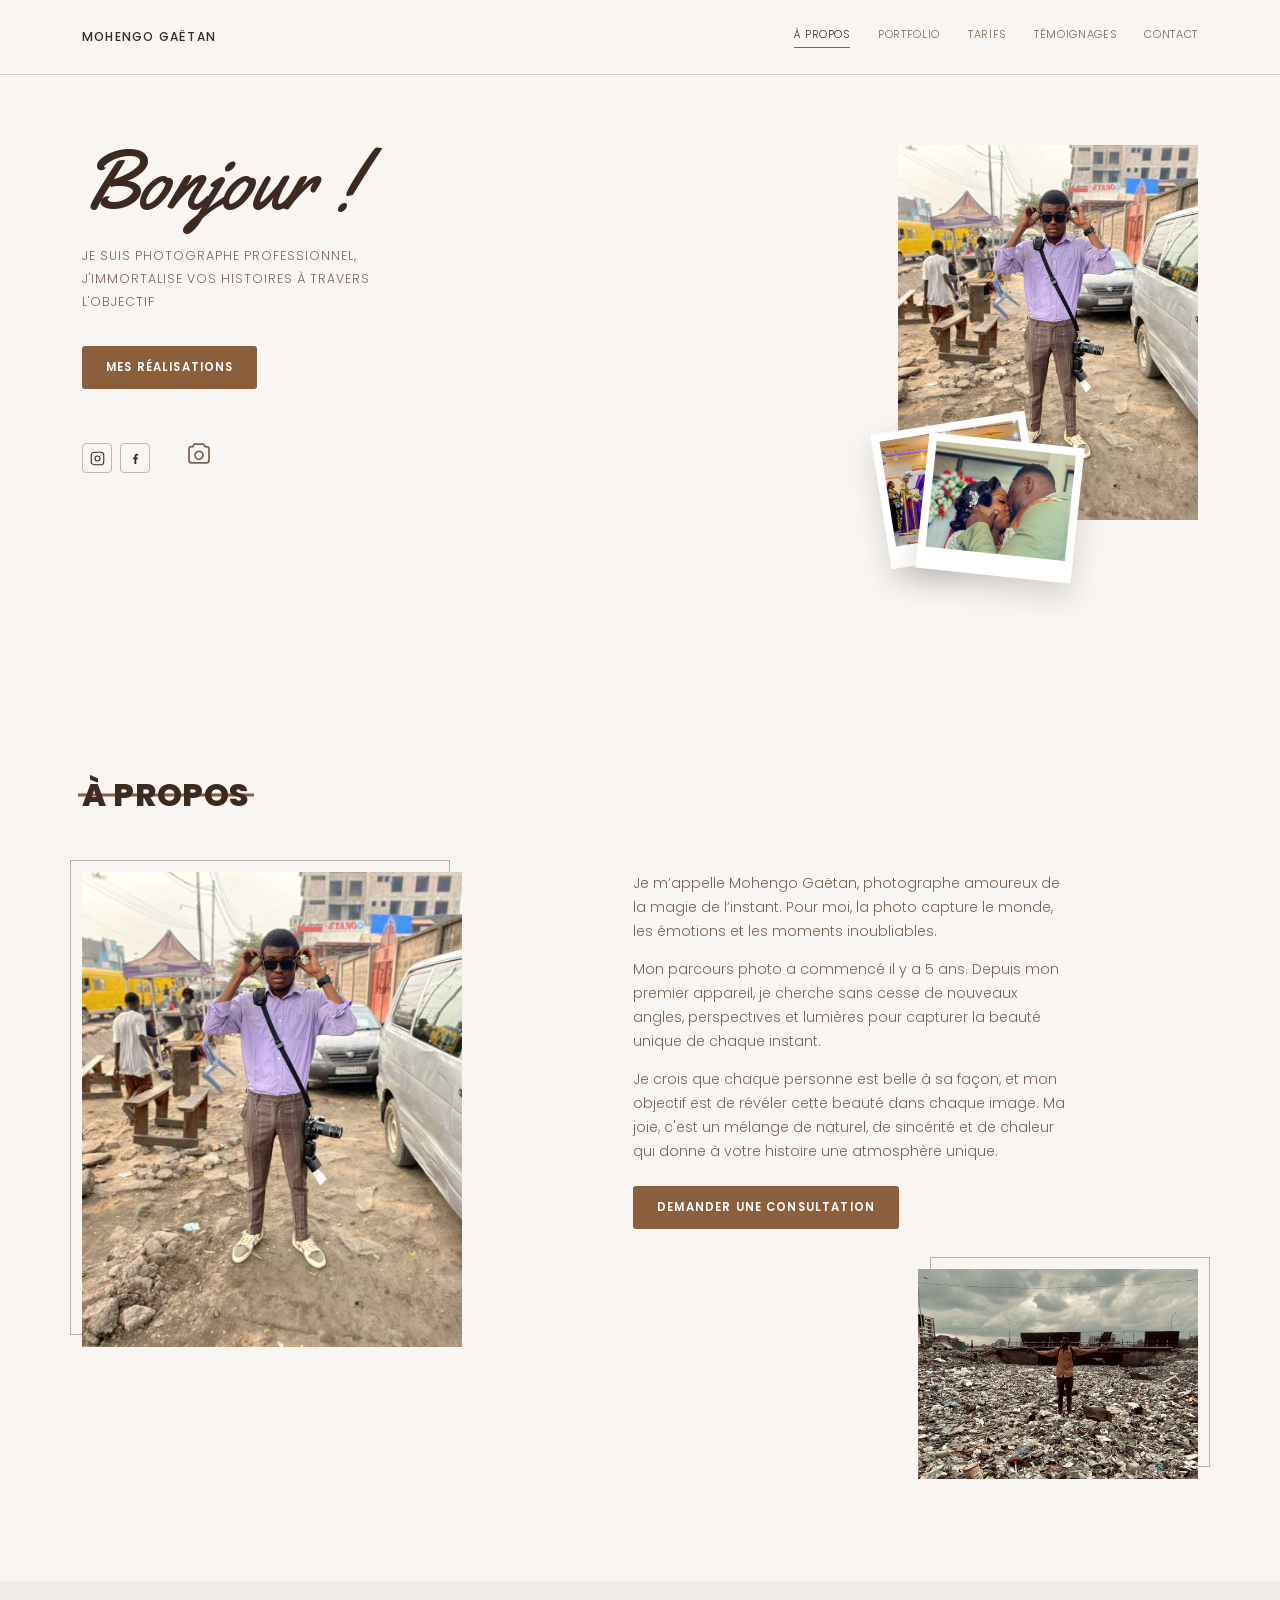
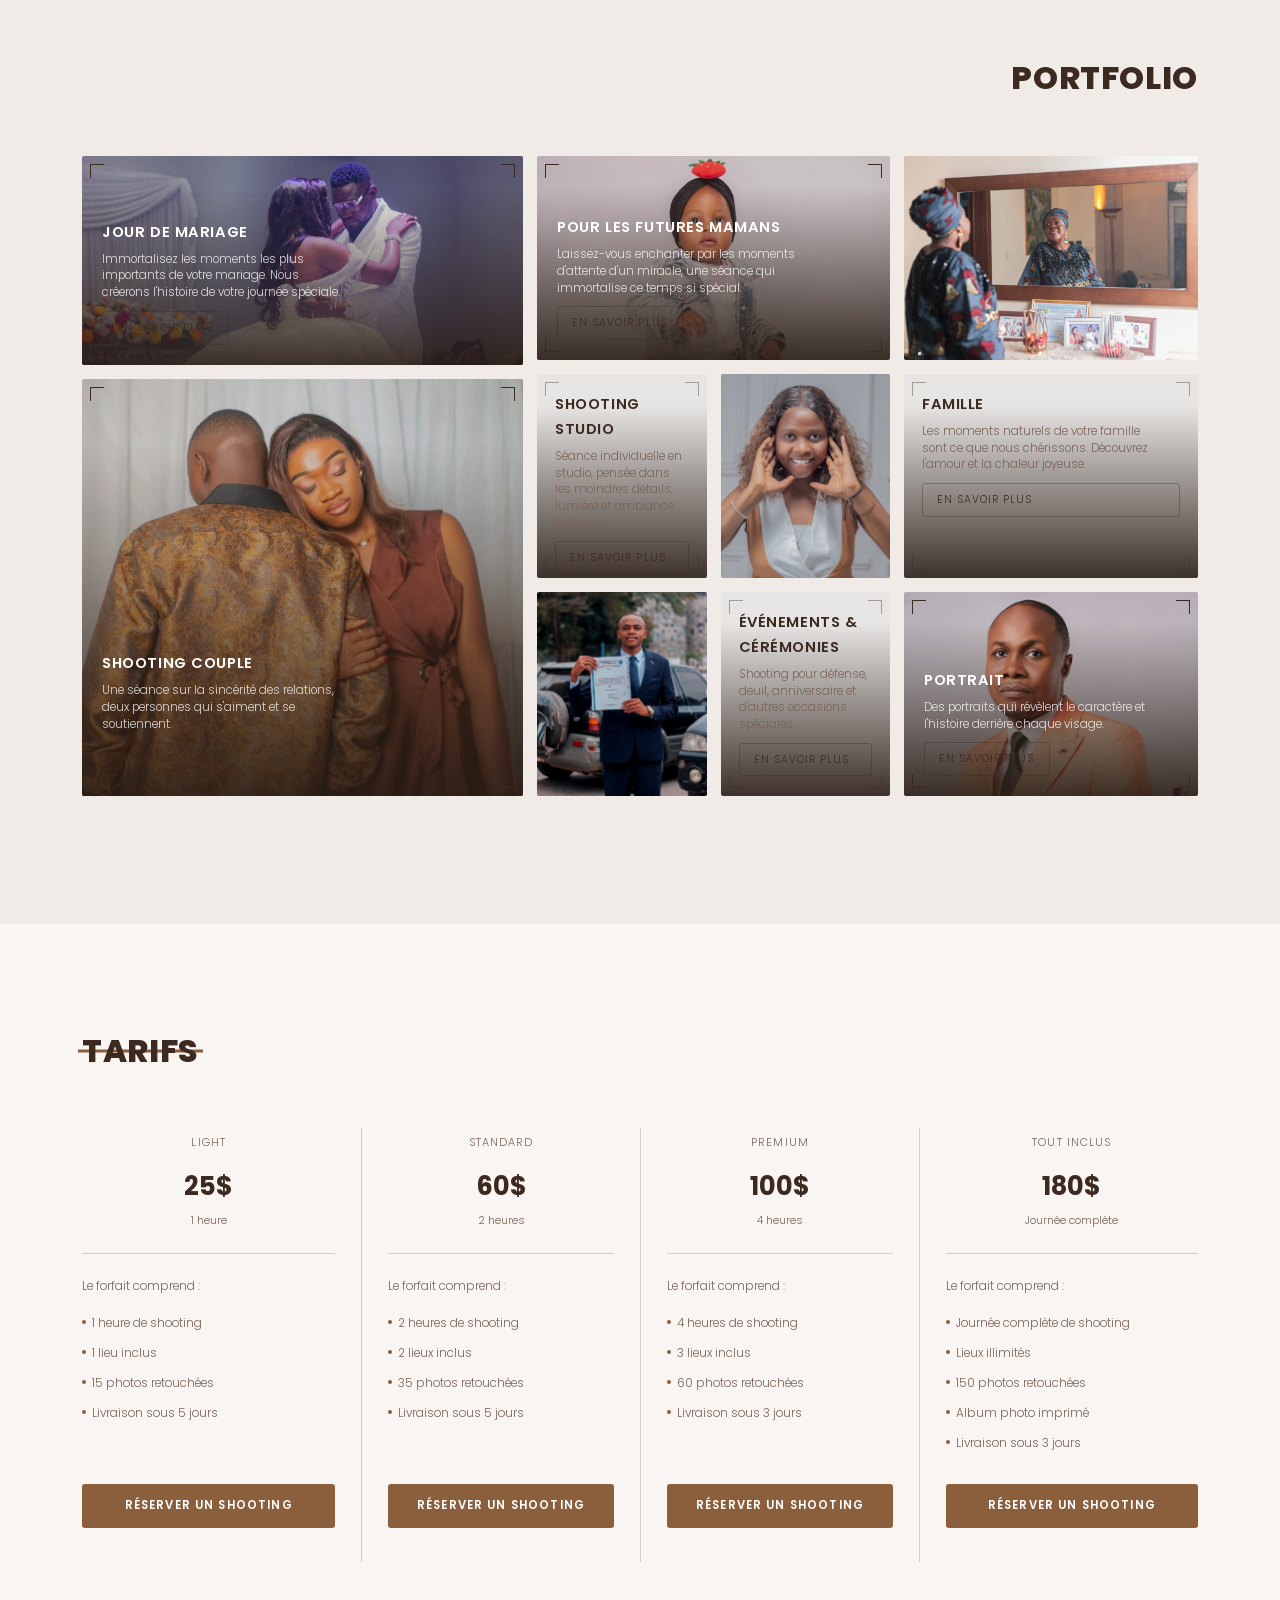
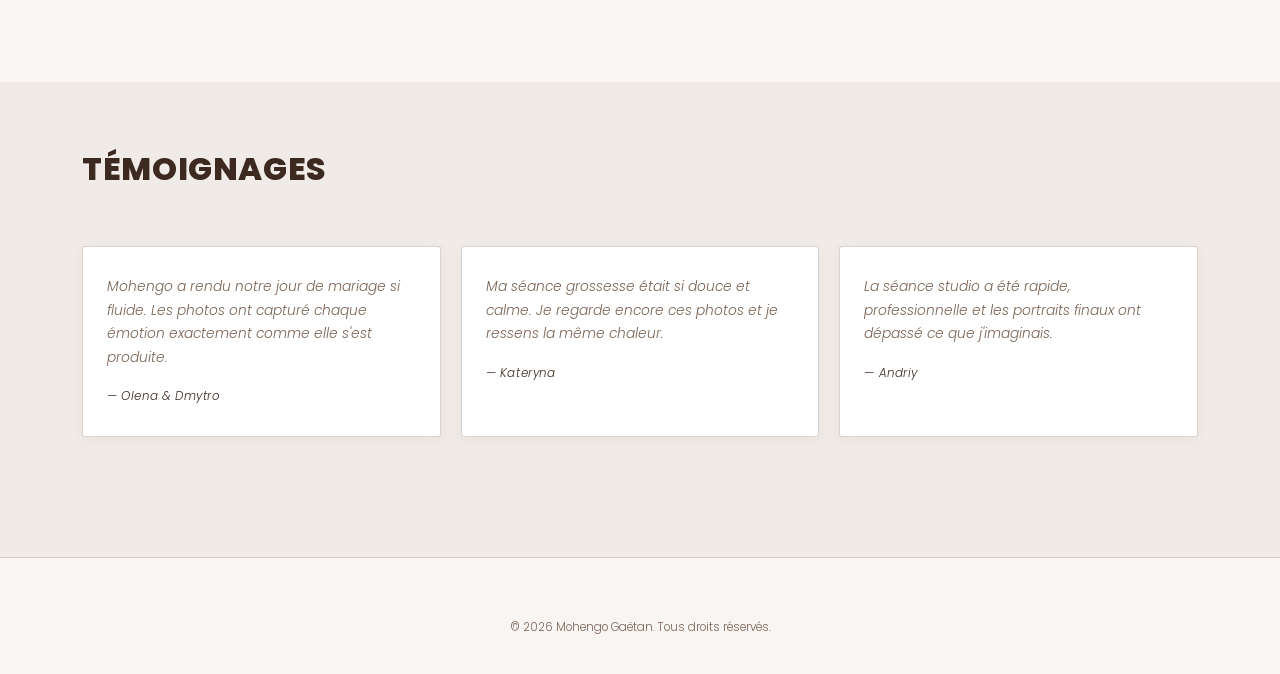
==== index.html @ 3979d223 "mise à jour" ====
<!DOCTYPE html>
<html lang="fr">
<head>
<meta charset="UTF-8">
<meta name="viewport" content="width=device-width, initial-scale=1.0">
<title>Mohengo Gaëtan - Photographe professionnel</title>
<link rel="preconnect" href="https://fonts.googleapis.com">
<link rel="preconnect" href="https://fonts.gstatic.com" crossorigin>
<link href="https://fonts.googleapis.com/css2?family=Yellowtail&family=Poppins:ital,wght@0,300;0,400;0,500;0,600;0,700;0,800;1,400&display=swap" rel="stylesheet">
<link rel="stylesheet" href="css/style.css">
</head>
<body>

<!-- ===== HEADER ===== -->
<header class="site-header">
  <div class="container header-inner">
    <a href="index.html" class="logo">Mohengo Gaëtan</a>

    <nav class="main-nav" id="mainNav">
      <a href="index.html#about" class="active">À propos</a>
      <a href="index.html#portfolio">Portfolio</a>
      <a href="index.html#pricing">Tarifs</a>
      <a href="index.html#testimonials">Témoignages</a>
      <a href="contact.html">Contact</a>
    </nav>

    <button class="burger" id="burger" aria-label="Ouvrir le menu">
      <span></span><span></span><span></span>
    </button>
  </div>
</header>

<!-- ===== HERO ===== -->
<section class="hero" id="home">
  <div class="container hero-inner">
    <div class="hero-text">
      <h1 class="script">Bonjour !</h1>
      <p class="hero-sub">Je suis photographe professionnel,<br>j'immortalise vos histoires à travers l'objectif</p>
      <a href="#portfolio" class="btn btn-primary">Mes réalisations</a>

      <div class="hero-meta">
        <div class="social-icons">
          <a href="#" aria-label="Instagram" class="icon-square">
            <svg width="15" height="15" viewBox="0 0 24 24" fill="none" stroke="currentColor" stroke-width="1.8"><rect x="2" y="2" width="20" height="20" rx="5"/><circle cx="12" cy="12" r="4"/><circle cx="17.3" cy="6.7" r="0.6" fill="currentColor" stroke="none"/></svg>
          </a>
          <a href="#" aria-label="Facebook" class="icon-square">
            <svg width="13" height="13" viewBox="0 0 24 24" fill="currentColor"><path d="M13.5 22v-8.5H16l.4-3.3h-2.9V8.1c0-.96.27-1.6 1.66-1.6h1.77V3.5C16.6 3.4 15.6 3.3 14.5 3.3c-2.6 0-4.4 1.6-4.4 4.5v2.4H7.6v3.3h2.5V22h3.4z"/></svg>
          </a>
        </div>
        <div class="camera-icon" aria-hidden="true">
          <svg width="30" height="30" viewBox="0 0 24 24" fill="none" stroke="currentColor" stroke-width="1.4"><path d="M4 8a2 2 0 0 1 2-2h1.2l.8-1.6A1 1 0 0 1 8.9 4h6.2a1 1 0 0 1 .9.6L16.8 6H18a2 2 0 0 1 2 2v9a2 2 0 0 1-2 2H6a2 2 0 0 1-2-2V8Z"/><circle cx="12" cy="13" r="3.2"/></svg>
        </div>
      </div>
    </div>

    <div class="hero-media">
      <div class="hero-photo">
        <img src="asset/asset_1.jpg" alt="Portrait de Mohengo Gaëtan">
      </div>
      <div class="polaroid polaroid-1">
        <img src="asset/asset_11.jpg" alt="">
      </div>
      <div class="polaroid polaroid-2">
        <img src="asset/asset_10.jpg" alt="">
      </div>
    </div>
  </div>
</section>

<!-- ===== ABOUT ===== -->
<section class="about" id="about">
  <div class="container">
    <h2 class="section-title">À propos</h2>

    <div class="about-grid">
      <div class="about-photo-wrap wrap-tl">
        <div class="frame-outline"></div>
        <div class="about-photo">
          <img src="asset/asset_1.jpg" alt="Mohengo Gaëtan en plein shooting">
        </div>
      </div>

      <div class="about-copy">
        <p>Je m’appelle Mohengo Gaëtan, photographe amoureux de la magie de l’instant. Pour moi, la photo capture le monde, les émotions et les moments inoubliables.</p>
        <p>Mon parcours photo a commencé il y a 5 ans. Depuis mon premier appareil, je cherche sans cesse de nouveaux angles, perspectives et lumières pour capturer la beauté unique de chaque instant.</p>
        <p>Je crois que chaque personne est belle à sa façon, et mon objectif est de révéler cette beauté dans chaque image. Ma joie, c'est un mélange de naturel, de sincérité et de chaleur qui donne à votre histoire une atmosphère unique.</p>
        <a href="contact.html" class="btn btn-primary">Demander une consultation</a>

        <div class="about-photo-wrap wrap-tr">
          <div class="frame-outline frame-right"></div>
          <div class="about-photo">
            <img src="asset/asset_2.jpg" alt="Détail appareil photo">
          </div>
        </div>
      </div>
    </div>
  </div>
</section>

<!-- ===== PORTFOLIO ===== -->
<section class="portfolio" id="portfolio">
  <div class="container">
    <h2 class="section-title title-right">Portfolio</h2>

    <div class="portfolio-grid">

      <!-- Column 1 -->
      <div class="pf-col pf-col-1">
        <article class="pf-card pf-text" style="background-image:url(asset/asset_3.jpg)">
          <span class="crn crn-tl"></span><span class="crn crn-tr"></span><span class="crn crn-bl"></span><span class="crn crn-br"></span>
          <div class="pf-overlay">
            <h3>Jour de mariage</h3>
            <p>Immortalisez les moments les plus importants de votre mariage. Nous créerons l'histoire de votre journée spéciale.</p>
            <a href="https://wa.me/243840811313?text=Bonjour,%20je%20souhaite%20des%20informations%20concernant%20le%20shooting%20Jour%20de%20mariage." target="_blank" class="btn-more">En savoir plus</a>
          </div>
        </article>
        <article class="pf-card pf-text pf-tall" style="background-image:url(asset/asset_8.jpg)">
          <span class="crn crn-tl"></span><span class="crn crn-tr"></span><span class="crn crn-bl"></span><span class="crn crn-br"></span>
          <div class="pf-overlay">
            <h3>Shooting couple</h3>
            <p>Une séance sur la sincérité des relations, deux personnes qui s'aiment et se soutiennent.</p>
            <a href="https://wa.me/243840811313?text=Bonjour,%20je%20souhaite%20des%20informations%20concernant%20le%20Shooting%20couple." target="_blank" class="btn-more">En savoir plus</a>
          </div>
        </article>
      </div>

      <!-- Column 2 -->
      <div class="pf-col pf-col-2">
        <article class="pf-card pf-text" style="background-image:url(asset/asset_6.jpg)">
          <span class="crn crn-tl"></span><span class="crn crn-tr"></span><span class="crn crn-bl"></span><span class="crn crn-br"></span>
          <div class="pf-overlay">
            <h3>Pour les futures mamans</h3>
            <p>Laissez-vous enchanter par les moments d'attente d'un miracle, une séance qui immortalise ce temps si spécial.</p>
            <a href="https://wa.me/243840811313?text=Bonjour,%20je%20souhaite%20des%20informations%20concernant%20le%20shooting%20Pour%20les%20futures%20mamans." target="_blank" class="btn-more">En savoir plus</a>
          </div>
        </article>

        <div class="pf-row">
          <article class="pf-card pf-text pf-small" style="background-color:#ffffff">
            <span class="crn crn-tl"></span><span class="crn crn-tr"></span><span class="crn crn-bl"></span><span class="crn crn-br"></span>
            <div class="pf-overlay pf-overlay-static">
              <h3>Shooting studio</h3>
              <p>Séance individuelle en studio, pensée dans les moindres détails, lumière et ambiance incluses.</p>
              <a href="https://wa.me/243840811313?text=Bonjour,%20je%20souhaite%20des%20informations%20concernant%20le%20Shooting%20studio." target="_blank" class="btn-more">En savoir plus</a>
            </div>
          </article>
          <article class="pf-card pf-photo-only" style="background-image:url(asset/asset_9.jpg)"></article>
        </div>

        <div class="pf-row">
          <article class="pf-card pf-photo-only" style="background-image:url(asset/asset_5.jpg)"></article>
          <article class="pf-card pf-text pf-small" style="background-color:#ffffff">
            <span class="crn crn-tl"></span><span class="crn crn-tr"></span><span class="crn crn-bl"></span><span class="crn crn-br"></span>
            <div class="pf-overlay pf-overlay-static">
              <h3>Événements &amp; Cérémonies</h3>
              <p>Shooting pour défense, deuil, anniversaire et d'autres occasions spéciales.</p>
              <a href="https://wa.me/243840811313?text=Bonjour,%20je%20souhaite%20des%20informations%20concernant%20un%20shooting%20Événements%20%26%20Cérémonies." target="_blank" class="btn-more">En savoir plus</a>
            </div>
          </article>
        </div>
      </div>

      <!-- Column 3 -->
      <div class="pf-col pf-col-3">
        <article class="pf-card pf-photo-only" style="background-image:url(asset/asset_4.jpg)"></article>
        <article class="pf-card pf-text" style="background-color:#ffffff">
          <span class="crn crn-tl"></span><span class="crn crn-tr"></span><span class="crn crn-bl"></span><span class="crn crn-br"></span>
          <div class="pf-overlay pf-overlay-static">
            <h3>Famille</h3>
            <p>Les moments naturels de votre famille sont ce que nous chérissons. Découvrez l'amour et la chaleur joyeuse.</p>
            <a href="https://wa.me/243840811313?text=Bonjour,%20je%20souhaite%20des%20informations%20concernant%20le%20shooting%20Famille." target="_blank" class="btn-more">En savoir plus</a>
          </div>
        </article>
        <article class="pf-card pf-text" style="background-image:url(asset/asset_7.jpg)">
          <span class="crn crn-tl"></span><span class="crn crn-tr"></span><span class="crn crn-bl"></span><span class="crn crn-br"></span>
          <div class="pf-overlay">
            <h3>Portrait</h3>
            <p>Des portraits qui révèlent le caractère et l'histoire derrière chaque visage.</p>
            <a href="https://wa.me/243840811313?text=Bonjour,%20je%20souhaite%20des%20informations%20concernant%20le%20shooting%20Portrait." target="_blank" class="btn-more">En savoir plus</a>
          </div>
        </article>
      </div>

    </div>
  </div>
</section>

<!-- ===== PRICING ===== -->
<section class="pricing" id="pricing">
  <div class="container">
    <h2 class="section-title">Tarifs</h2>

    <div class="pricing-grid">

      <div class="price-card">
        <p class="price-tier">Light</p>
        <p class="price-amount">25$</p>
        <p class="price-note">1 heure</p>
        <div class="price-divider"></div>
        <p class="price-desc">Le forfait comprend :</p>
        <ul class="price-list">
          <li>1 heure de shooting</li>
          <li>1 lieu inclus</li>
          <li>15 photos retouchées</li>
          <li>Livraison sous 5 jours</li>
        </ul>
        <a href="contact.html" class="btn btn-primary btn-block">Réserver un shooting</a>
      </div>

      <div class="price-card">
        <p class="price-tier">Standard</p>
        <p class="price-amount">60$</p>
        <p class="price-note">2 heures</p>
        <div class="price-divider"></div>
        <p class="price-desc">Le forfait comprend :</p>
        <ul class="price-list">
          <li>2 heures de shooting</li>
          <li>2 lieux inclus</li>
          <li>35 photos retouchées</li>
          <li>Livraison sous 5 jours</li>
        </ul>
        <a href="contact.html" class="btn btn-primary btn-block">Réserver un shooting</a>
      </div>

      <div class="price-card">
        <p class="price-tier">Premium</p>
        <p class="price-amount">100$</p>
        <p class="price-note">4 heures</p>
        <div class="price-divider"></div>
        <p class="price-desc">Le forfait comprend :</p>
        <ul class="price-list">
          <li>4 heures de shooting</li>
          <li>3 lieux inclus</li>
          <li>60 photos retouchées</li>
          <li>Livraison sous 3 jours</li>
        </ul>
        <a href="contact.html" class="btn btn-primary btn-block">Réserver un shooting</a>
      </div>

      <div class="price-card">
        <p class="price-tier">Tout inclus</p>
        <p class="price-amount">180$</p>
        <p class="price-note">Journée complète</p>
        <div class="price-divider"></div>
        <p class="price-desc">Le forfait comprend :</p>
        <ul class="price-list">
          <li>Journée complète de shooting</li>
          <li>Lieux illimités</li>
          <li>150 photos retouchées</li>
          <li>Album photo imprimé</li>
          <li>Livraison sous 3 jours</li>
        </ul>
        <a href="contact.html" class="btn btn-primary btn-block">Réserver un shooting</a>
      </div>

    </div>
  </div>
</section>

<!-- ===== TESTIMONIALS ===== -->
<section class="testimonials" id="testimonials">
  <div class="container">
    <h2 class="section-title">Témoignages</h2>
    <div class="testi-grid">
      <blockquote class="testi-card">
        <p>Mohengo a rendu notre jour de mariage si fluide. Les photos ont capturé chaque émotion exactement comme elle s'est produite.</p>
        <cite>— Olena &amp; Dmytro</cite>
      </blockquote>
      <blockquote class="testi-card">
        <p>Ma séance grossesse était si douce et calme. Je regarde encore ces photos et je ressens la même chaleur.</p>
        <cite>— Kateryna</cite>
      </blockquote>
      <blockquote class="testi-card">
        <p>La séance studio a été rapide, professionnelle et les portraits finaux ont dépassé ce que j'imaginais.</p>
        <cite>— Andriy</cite>
      </blockquote>
    </div>
  </div>
</section>

<!-- ===== FOOTER ===== -->
<footer class="site-footer">
  <div class="container">
    <p class="footer-bottom">© 2026 Mohengo Gaëtan. Tous droits réservés.</p>
  </div>
</footer>

<script src="js/script.js"></script>
</body>
</html>
---- css/style.css ----
/* ================= RESET & BASE ================= */
* { margin:0; padding:0; box-sizing:border-box; }

:root{
  --bg: #f8f5f2;
  --bg-alt: #f0ebe6;
  --card: #ffffff;
  --text: #3c2a21;
  --text-dim: #7a6355;
  --accent: #8b5e3c;
  --accent-hover: #6d4a2f;
  --line: rgba(60,42,33,.2);
  --radius: 3px;
}

html{
  scroll-behavior:smooth;
  overflow-x: hidden;
}

body{
  background: var(--bg);
  color: var(--text);
  font-family: 'Poppins', sans-serif;
  font-weight: 300;
  line-height: 1.7;
  -webkit-font-smoothing: antialiased;
  overflow-x: hidden;
  width: 100%;
}

.container{
  width: 100%;
  max-width: 1180px;
  margin: 0 auto;
  padding: 0 clamp(16px, 3vw, 32px);
}

img{ display:block; max-width:100%; height:auto; }
a{ color:inherit; text-decoration:none; }
ul{ list-style:none; }

.script{
  font-family:'Yellowtail', cursive;
  font-weight:400;
}

/* Section titles with accent strike */
.section-title{
  font-size: clamp(1.4rem, 2.5vw, 2.1rem);
  font-weight: 800;
  text-transform: uppercase;
  letter-spacing: .02em;
  margin-bottom: clamp(28px, 4vw, 50px);
  position: relative;
  display: inline-block;
  color: var(--text);
}
.section-title::before{
  content:"";
  position:absolute;
  left:-4px; right:-4px;
  top: 50%;
  height: 3px;
  background: var(--accent);
  transform: translateY(-50%);
  z-index: -1;
}
.title-right{
  display:block;
  text-align: right;
}

/* ================= BUTTONS ================= */
.btn{
  display:inline-block;
  padding: 12px 24px;
  font-size: clamp(.65rem, 1.1vw, .72rem);
  font-weight: 600;
  letter-spacing: .1em;
  text-transform: uppercase;
  border-radius: var(--radius);
  transition: background .25s ease, transform .15s ease;
  cursor:pointer;
  border: none;
}
.btn:active{ transform: translateY(1px); }

.btn-primary{
  background: var(--accent);
  color: #fff;
}
.btn-primary:hover{ background: var(--accent-hover); }

.btn-block{ width:100%; text-align:center; }

.btn-more{
  display: inline-block;
  margin-top: 10px;
  background: transparent;
  border: 1px solid rgba(60,42,33,.35);
  color: var(--text);
  font-size: clamp(.58rem, 1vw, .65rem);
  letter-spacing: .1em;
  text-transform: uppercase;
  padding: 7px 14px;
  border-radius: var(--radius);
  cursor:pointer;
  transition: background .2s ease, border-color .2s ease, color .2s ease;
}
.btn-more:hover{ background: var(--accent); border-color: var(--accent); color:#fff; }

/* ================= HEADER ================= */
.site-header{
  position: sticky;
  top:0;
  z-index: 100;
  background: rgba(248,245,242,.94);
  backdrop-filter: blur(10px);
  border-bottom: 1px solid var(--line);
}

.header-inner{
  display:flex;
  align-items:center;
  justify-content: space-between;
  height: clamp(56px, 8vw, 74px);
  gap: 16px;
}

.logo{
  font-size: clamp(.62rem, 1.2vw, .76rem);
  font-weight: 500;
  letter-spacing: .1em;
  text-transform: uppercase;
  color: var(--text);
  white-space: nowrap;
  flex-shrink: 0;
}

.main-nav{
  display:flex;
  gap: clamp(12px, 2.2vw, 30px);
  flex-wrap: nowrap;
}
.main-nav a{
  font-size: clamp(.55rem, 1.05vw, .68rem);
  letter-spacing: .06em;
  text-transform: uppercase;
  color: var(--text-dim);
  transition: color .2s ease;
  position: relative;
  padding-bottom: 3px;
  white-space: nowrap;
}
.main-nav a:hover{ color: var(--text); }
.main-nav a::after{
  content:"";
  position:absolute;
  left:0; bottom:0;
  width:0; height:1px;
  background: var(--accent);
  transition: width .25s ease;
}
.main-nav a:hover::after{ width:100%; }
.main-nav a.active{ color: var(--text); }
.main-nav a.active::after{ width: 100%; }

.burger{
  display:none;
  flex-direction: column;
  justify-content: center;
  gap: 5px;
  width: 28px;
  height: 28px;
  background: none;
  border: none;
  cursor: pointer;
  padding: 0;
  z-index: 110;
}
.burger span{
  display: block;
  width: 100%;
  height: 2px;
  background: var(--text);
  border-radius: 1px;
  transition: transform .3s ease, opacity .3s ease;
}
.burger.is-open span:nth-child(1){
  transform: translateY(7px) rotate(45deg);
}
.burger.is-open span:nth-child(2){
  opacity: 0;
}
.burger.is-open span:nth-child(3){
  transform: translateY(-7px) rotate(-45deg);
}

/* ================= HERO ================= */
.hero{
  padding: clamp(40px, 6vw, 70px) 0 clamp(70px, 10vw, 120px);
  overflow: visible;
}

.hero-inner{
  display:grid;
  grid-template-columns: 1fr 0.95fr;
  align-items:start;
  gap: clamp(20px, 3.5vw, 40px);
}

.hero-text h1.script{
  font-size: clamp(2.8rem, 6.5vw, 5.6rem);
  line-height: .88;
  color: var(--text);
  margin-bottom: clamp(14px, 2.5vw, 26px);
}

.hero-sub{
  font-size: clamp(.65rem, 1.15vw, .78rem);
  letter-spacing: .08em;
  text-transform: uppercase;
  color: var(--text-dim);
  max-width: 36ch;
  margin-bottom: clamp(18px, 3vw, 32px);
  line-height:1.85;
}

.hero-meta{
  display:flex;
  align-items:center;
  gap: clamp(18px, 3vw, 34px);
  margin-top: clamp(24px, 4vw, 50px);
}

.social-icons{ display:flex; gap:8px; }

.icon-square{
  width: clamp(26px, 3.5vw, 30px);
  height: clamp(26px, 3.5vw, 30px);
  border-radius: 4px;
  border: 1px solid rgba(60,42,33,.3);
  display:flex; align-items:center; justify-content:center;
  color: var(--text);
  transition: border-color .2s ease, background .2s ease, color .2s ease;
}
.icon-square:hover{ border-color: var(--accent); background: var(--accent); color:#fff; }

.camera-icon{ color: var(--text-dim); }
.camera-icon svg{
  width: clamp(22px, 3vw, 30px);
  height: clamp(22px, 3vw, 30px);
}

.hero-media{
  position: relative;
  width: 100%;
  max-width: 300px;
  margin-left: auto;
}

.hero-photo{
  overflow: hidden;
  aspect-ratio: 4/5;
  width: 100%;
}
.hero-photo img{
  width:100%; height:100%; object-fit:cover;
  filter: grayscale(0.12) contrast(1.04);
}

.polaroid{
  position:absolute;
  background:#fff;
  padding: clamp(5px, 0.9vw, 8px) clamp(5px, 0.9vw, 8px) clamp(14px, 2vw, 22px);
  box-shadow: 0 12px 28px rgba(60,42,33,.18);
}
.polaroid img{
  width: clamp(80px, 12vw, 140px);
  height: clamp(60px, 9vw, 106px);
  object-fit: cover;
  filter: grayscale(0.08);
}
.polaroid-1{
  left: -6%;
  bottom: -10%;
  transform: rotate(-9deg);
  z-index: 2;
}
.polaroid-2{
  left: 8%;
  bottom: -15%;
  transform: rotate(6deg);
  z-index: 3;
}

/* ================= ABOUT ================= */
.about{
  padding: clamp(70px, 10vw, 140px) 0 clamp(60px, 8vw, 110px);
}

.about-grid{
  display:grid;
  grid-template-columns: 1fr 1.15fr;
  gap: clamp(28px, 5vw, 60px);
  align-items:start;
}

.about-photo-wrap{
  position: relative;
  width: 100%;
}
.frame-outline{
  position:absolute;
  top: -12px; left: -12px;
  width: 100%; height: 100%;
  border: 1px solid rgba(60,42,33,.35);
  z-index: 0;
}
.frame-outline.frame-right{
  left:auto; right:-12px;
}
.about-photo{
  position: relative;
  z-index: 1;
  overflow:hidden;
  width: 100%;
}
.about-photo img{
  width:100%; height:100%; object-fit:cover;
  filter: grayscale(0.12) contrast(1.04);
}
.wrap-tl{
  max-width: 380px;
}
.wrap-tl .about-photo{ aspect-ratio: 4/5; }

.about-copy p{
  font-size: clamp(.78rem, 1.3vw, .88rem);
  color: var(--text-dim);
  margin-bottom: 14px;
  max-width: 48ch;
}
.about-copy .btn{ margin: 8px 0 clamp(24px, 4vw, 40px); }

.wrap-tr{
  max-width: min(280px, 100%);
  margin-left: auto;
  width: 100%;
}
.wrap-tr .about-photo{ aspect-ratio: 4/3; }

/* ================= PORTFOLIO ================= */
.portfolio{
  padding: clamp(40px, 6vw, 70px) 0 clamp(70px, 10vw, 130px);
  background: var(--bg-alt);
}

.portfolio-grid{
  display:grid;
  grid-template-columns: 1.5fr 1.2fr 1fr;
  gap: clamp(8px, 1.2vw, 14px);
  height: clamp(380px, 55vw, 640px);
}

.pf-col{
  display:flex;
  flex-direction:column;
  gap: clamp(8px, 1.2vw, 14px);
  height: 100%;
  min-width: 0;
}
.pf-col-1 > .pf-card:first-child{ flex: 1; }
.pf-col-1 > .pf-card.pf-tall{ flex: 2; }

.pf-col-2 > .pf-card:first-child{ flex:1; }
.pf-row{ flex:1; display:flex; gap: clamp(8px, 1.2vw, 14px); min-height: 0; }
.pf-row .pf-card{ flex:1; min-width: 0; }

.pf-col-3 > .pf-card{ flex:1; }

.pf-card{
  position: relative;
  border-radius: 2px;
  background-size: cover;
  background-position: center;
  overflow: hidden;
  isolation: isolate;
  min-height: 0;
}

/* Le calque sombre dégradé n'interfère pas avec les clics */
.pf-card.pf-text::after{
  content:"";
  position:absolute; inset:0;
  background: linear-gradient(180deg, rgba(60,42,33,.12) 15%, rgba(40,28,20,.9) 100%);
  z-index: 1;
  pointer-events: none;
}

/* Les contenus repassent au-dessus de tout et restent cliquables */
.pf-card > *{ 
  position:relative; 
  z-index: 5; 
}

.pf-card a,
.pf-card button{
  position: relative;
  z-index: 10;
  pointer-events: auto;
}

.pf-overlay{
  position:absolute;
  left:0; right:0; bottom:0;
  padding: clamp(10px, 1.8vw, 20px);
  color: #fff;
}

.pf-overlay-static{
  position: relative;
  padding: clamp(10px, 1.6vw, 18px);
  height:100%;
  display:flex;
  flex-direction:column;
  justify-content:flex-start;
  color: var(--text);
  z-index: 5;
}

.pf-overlay h3{
  font-size: clamp(.7rem, 1.3vw, .92rem);
  text-transform: uppercase;
  letter-spacing: .04em;
  font-weight:600;
  margin-bottom: 6px;
}

.pf-overlay p{
  font-size: clamp(.6rem, 1.1vw, .72rem);
  color: rgba(255,255,255,.82);
  max-width: 30ch;
  line-height: 1.45;
}

.pf-overlay-static p{
  color: var(--text-dim);
}

/* corner viewfinder brackets */
.crn{
  position:absolute;
  width: clamp(10px, 1.4vw, 14px);
  height: clamp(10px, 1.4vw, 14px);
  border-color: rgba(255,255,255,.65);
  z-index: 2;
  pointer-events: none;
}
.pf-card[style*="background-color"] .crn{
  border-color: rgba(60,42,33,.4);
}
.crn-tl{ top:8px; left:8px; border-top:1px solid; border-left:1px solid; }
.crn-tr{ top:8px; right:8px; border-top:1px solid; border-right:1px solid; }
.crn-bl{ bottom:8px; left:8px; border-bottom:1px solid; border-left:1px solid; }
.crn-br{ bottom:8px; right:8px; border-bottom:1px solid; border-right:1px solid; }

/* ================= PRICING ================= */
.pricing{
  padding: clamp(60px, 8vw, 100px) 0 clamp(70px, 10vw, 120px);
}

.pricing-grid{
  display:grid;
  grid-template-columns: repeat(4, 1fr);
  gap: 0;
}

.price-card{
  padding: 0 clamp(12px, 2vw, 26px) clamp(20px, 3vw, 34px);
  display:flex;
  flex-direction:column;
  text-align:center;
  border-left: 1px solid var(--line);
  min-width: 0;
}
.price-card:first-child{ border-left:none; padding-left:0; }
.price-card:last-child{ padding-right:0; }

.price-tier{
  font-size: clamp(.58rem, 1vw, .68rem);
  letter-spacing: .1em;
  text-transform: uppercase;
  color: var(--text-dim);
  margin: 6px 0 12px;
}
.price-amount{
  font-size: clamp(1.1rem, 2.2vw, 1.6rem);
  font-weight: 700;
  color: var(--text);
}
.price-note{
  font-size: clamp(.58rem, 1vw, .68rem);
  color: var(--text-dim);
  margin-top: 4px;
}
.price-divider{
  height:1px;
  background: var(--line);
  margin: clamp(14px, 2vw, 22px) 0;
}
.price-desc{
  font-size: clamp(.65rem, 1.15vw, .74rem);
  color: var(--text-dim);
  margin-bottom: 12px;
  text-align:left;
}
.price-list{
  margin-bottom: clamp(16px, 2.5vw, 26px);
  flex:1;
  text-align:left;
}
.price-list li{
  font-size: clamp(.65rem, 1.15vw, .74rem);
  color: var(--text-dim);
  padding: 5px 0;
  display:flex;
  align-items:flex-start;
  gap:6px;
}
.price-list li::before{
  content:"";
  width: 4px; height: 4px;
  margin-top: 7px;
  border-radius: 50%;
  background: var(--accent);
  flex-shrink:0;
}

/* ================= TESTIMONIALS ================= */
.testimonials{
  padding: clamp(40px, 6vw, 60px) 0 clamp(70px, 10vw, 120px);
  background: var(--bg-alt);
}
.testi-grid{
  display:grid;
  grid-template-columns: repeat(3, 1fr);
  gap: clamp(12px, 2vw, 20px);
}
.testi-card{
  background: var(--card);
  padding: clamp(18px, 2.5vw, 28px) clamp(14px, 2vw, 24px);
  border-radius: var(--radius);
  border: 1px solid var(--line);
  box-shadow: 0 4px 16px rgba(60,42,33,.04);
  min-width: 0;
}
.testi-card p{
  font-size: clamp(.75rem, 1.25vw, .86rem);
  color: var(--text-dim);
  margin-bottom: 12px;
  font-style: italic;
}
.testi-card cite{
  font-size: clamp(.65rem, 1.1vw, .74rem);
  letter-spacing: .05em;
  color: var(--text);
}

/* ================= CONTACTS / FOOTER ================= */
.contacts{
  padding: clamp(60px, 8vw, 100px) 0 40px;
}
.contact-page{
  min-height: calc(100vh - 74px);
  display: flex;
  flex-direction: column;
  justify-content: center;
}
.contacts-inner{
  display:grid;
  grid-template-columns: 1fr 1fr;
  gap: clamp(28px, 5vw, 60px);
  padding-bottom: 48px;
  border-bottom: 1px solid var(--line);
}
.contacts-lead{
  color: var(--text-dim);
  font-size: clamp(.78rem, 1.3vw, .88rem);
  max-width: 40ch;
  margin-bottom: 18px;
}
.contacts-line{
  font-size: clamp(.75rem, 1.25vw, .84rem);
  color: var(--text-dim);
  margin-bottom: 6px;
}
.contacts-inner .social-icons{ margin-top: 18px; }

.contact-form{
  display:flex;
  flex-direction:column;
  gap: 12px;
}
.contact-form input,
.contact-form textarea{
  background: var(--card);
  border: 1px solid var(--line);
  border-radius: var(--radius);
  padding: 12px 14px;
  color: var(--text);
  font-family: inherit;
  font-size: clamp(.75rem, 1.2vw, .82rem);
  resize: vertical;
  width: 100%;
}
.contact-form input::placeholder,
.contact-form textarea::placeholder{ color: var(--text-dim); }
.contact-form input:focus,
.contact-form textarea:focus{
  outline: none;
  border-color: var(--accent);
}

.footer-bottom{
  text-align:center;
  font-size: clamp(.65rem, 1.1vw, .72rem);
  color: var(--text-dim);
  padding-top: 24px;
}

.site-footer{
  padding: 36px 0;
  border-top: 1px solid var(--line);
}

/* Même disposition sur toutes les tailles d'écran – pas de reflow en colonne unique */

@media (prefers-reduced-motion: reduce){
  html{ scroll-behavior:auto; }
  *{ animation-duration:.001s !important; transition-duration:.001s !important; }
}

a:focus-visible, button:focus-visible, input:focus-visible, textarea:focus-visible{
  outline: 2px solid var(--accent);
  outline-offset: 2px;
}


/* ================= MOBILE MENU + RESPONSIVE ADJUSTMENTS ================= */
@media (max-width: 900px){
  .burger{ display:flex; }

  .main-nav{
    position: fixed;
    top: 0;
    right: 0;
    width: min(280px, 85vw);
    height: 100vh;
    background: var(--bg);
    flex-direction: column;
    align-items: flex-start;
    padding: 90px 28px 40px;
    gap: 22px;
    box-shadow: -8px 0 30px rgba(60,42,33,.12);
    transform: translateX(100%);
    transition: transform .3s ease;
    z-index: 105;
  }

  .main-nav.is-open{
    transform: translateX(0);
  }

  .main-nav a{
    font-size: .85rem;
    letter-spacing: .08em;
  }

  /* ================= PORTFOLIO MOBILE ================= */

  .portfolio-grid{
    display: grid;
    grid-template-columns: 1fr 1fr;
    gap: 12px;
    height: auto;
    align-items: start;
  }

  .pf-col{
    display: contents;
  }

  .pf-row{
    display: contents;
  }

  .pf-card{
    position: relative;
    width: 100%;
    min-height: 0;
    height: auto;
    aspect-ratio: 1 / 1;

    background-size: cover;
    background-position: center center;
    background-repeat: no-repeat;

    overflow: hidden;
  }

  /* Grande image */
  .pf-card.pf-tall{
    min-height: 0;
    height: auto;
    aspect-ratio: 1 / 2;
    grid-row: span 2;
  }

  /* Images seules */
  .pf-photo-only{
    aspect-ratio: 1 / 1;
  }

  /* Cartes texte */
  .pf-text{
    aspect-ratio: 1 / 1;
  }

  .btn-more{
    margin-top: 6px;
    padding: 5px 10px;
    font-size: .55rem;
  }

  /* Pricing */
  .pricing-grid{
    grid-template-columns: 1fr 1fr;
    gap: 16px;
  }

  .price-card{
    border-left: none;
    border: 1px solid var(--line);
    border-radius: var(--radius);
    padding: 20px 16px 24px;
    background: var(--card);
  }

  .price-card:first-child,
  .price-card:last-child{
    padding-left: 16px;
    padding-right: 16px;
  }

  .price-amount{
    font-size: 1.35rem;
  }

  .price-list li{
    font-size: .72rem;
  }

  .testi-grid {
    grid-template-columns: 1fr;
    gap: 16px;
  }
}


@media (max-width: 695px){

  .pricing-grid{
    grid-template-columns: 1fr;
  }

  /* ================= PORTFOLIO PETIT MOBILE ================= */

  .portfolio-grid{
    display: grid;
    grid-template-columns: 1fr 1fr;
    gap: 10px;
    align-items: start;
  }

  .pf-card{
    width: 100%;
    min-height: 0;
    height: auto;
    aspect-ratio: 1 / 1;

    background-size: cover;
    background-position: center center;
    background-repeat: no-repeat;

    overflow: hidden;
  }

  .pf-card.pf-tall{
    min-height: 0;
    height: auto;
    aspect-ratio: 1 / 2;
    grid-row: span 2;
  }

  .pf-photo-only{
    aspect-ratio: 1 / 1;
  }

  .pf-text{
    aspect-ratio: 1 / 1;
  }


  /* ================= ABOUT ================= */

  .about-grid {
    grid-template-columns: 1fr 1fr;
    gap: 20px 16px;
    align-items: start;
  }

  .about-copy {
    display: contents;
  }

  .wrap-tl {
    max-width: 100%;
    grid-column: 1;
    grid-row: 1;
  }

  .about-copy > p:first-of-type {
    grid-column: 2;
    grid-row: 1;
    max-width: 100%;
    margin-bottom: 0;
    align-self: start;
  }

  .about-copy > p:nth-of-type(n+2),
  .about-copy > .btn,
  .wrap-tr {
    grid-column: 1 / -1;
    max-width: 100%;
  }

  .wrap-tr {
    margin-left: 0;
    display: none;
  }

  .about-copy > .btn {
    margin: 4px 0 20px;
    justify-self: start;
  }
}
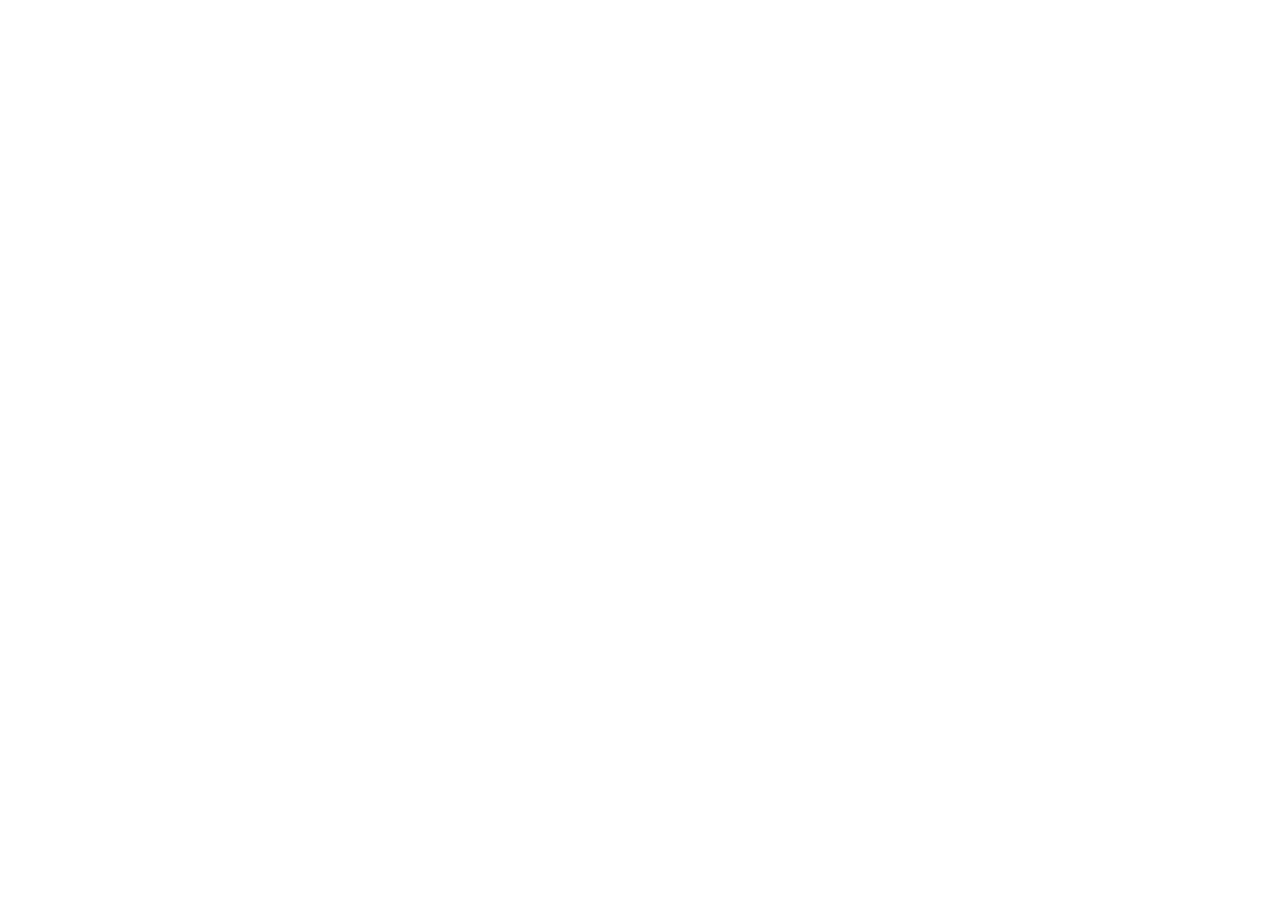
==== commit 79fe5797: "mise à jour" ====
--- a/index.html
+++ b/index.html
@@ -3,7 +3,9 @@
 <head>
 <meta charset="UTF-8">
 <meta name="viewport" content="width=device-width, initial-scale=1.0">
-<title>Mohengo Gaëtan - Photographe professionnel</title>
+<title>Mohengo Gaëtan — Photographe professionnel</title>
+<meta name="description" content="Photographe professionnel — portraits, mariages, famille et événements. Immortalisez vos histoires avec Mohengo Gaëtan.">
+<link rel="icon" href="asset/favicon.svg" type="image/svg+xml">
 <link rel="preconnect" href="https://fonts.googleapis.com">
 <link rel="preconnect" href="https://fonts.gstatic.com" crossorigin>
 <link href="https://fonts.googleapis.com/css2?family=Yellowtail&family=Poppins:ital,wght@0,300;0,400;0,500;0,600;0,700;0,800;1,400&display=swap" rel="stylesheet">
@@ -11,12 +13,18 @@
 </head>
 <body>
 
+<!-- Loading overlay -->
+<div id="page-loader" class="page-loader" aria-hidden="true">
+  <div class="loader-spinner"></div>
+</div>
+
 <!-- ===== HEADER ===== -->
 <header class="site-header">
   <div class="container header-inner">
     <a href="index.html" class="logo">Mohengo Gaëtan</a>
 
     <nav class="main-nav" id="mainNav">
+      <a href="index.html">Accueil</a>
       <a href="index.html#about" class="active">À propos</a>
       <a href="index.html#portfolio">Portfolio</a>
       <a href="index.html#pricing">Tarifs</a>
@@ -36,7 +44,7 @@
     <div class="hero-text">
       <h1 class="script">Bonjour !</h1>
       <p class="hero-sub">Je suis photographe professionnel,<br>j'immortalise vos histoires à travers l'objectif</p>
-      <a href="#portfolio" class="btn btn-primary">Mes réalisations</a>
+      <a href="contact.html" class="btn btn-primary">Réserver un shooting</a>
 
       <div class="hero-meta">
         <div class="social-icons">
@@ -84,7 +92,7 @@
         <p>Je m’appelle Mohengo Gaëtan, photographe amoureux de la magie de l’instant. Pour moi, la photo capture le monde, les émotions et les moments inoubliables.</p>
         <p>Mon parcours photo a commencé il y a 5 ans. Depuis mon premier appareil, je cherche sans cesse de nouveaux angles, perspectives et lumières pour capturer la beauté unique de chaque instant.</p>
         <p>Je crois que chaque personne est belle à sa façon, et mon objectif est de révéler cette beauté dans chaque image. Ma joie, c'est un mélange de naturel, de sincérité et de chaleur qui donne à votre histoire une atmosphère unique.</p>
-        <a href="contact.html" class="btn btn-primary">Demander une consultation</a>
+        <a href="contact.html" class="btn btn-primary">Réserver un shooting</a>
 
         <div class="about-photo-wrap wrap-tr">
           <div class="frame-outline frame-right"></div>
@@ -136,7 +144,7 @@
         </article>
 
         <div class="pf-row">
-          <article class="pf-card pf-text pf-small" style="background-color:#ffffff">
+          <article class="pf-card pf-text pf-small" style="background-color:var(--card)">
             <span class="crn crn-tl"></span><span class="crn crn-tr"></span><span class="crn crn-bl"></span><span class="crn crn-br"></span>
             <div class="pf-overlay pf-overlay-static">
               <h3>Shooting studio</h3>
@@ -149,7 +157,7 @@
 
         <div class="pf-row">
           <article class="pf-card pf-photo-only" style="background-image:url(asset/asset_5.jpg)"></article>
-          <article class="pf-card pf-text pf-small" style="background-color:#ffffff">
+          <article class="pf-card pf-text pf-small" style="background-color:var(--card)">
             <span class="crn crn-tl"></span><span class="crn crn-tr"></span><span class="crn crn-bl"></span><span class="crn crn-br"></span>
             <div class="pf-overlay pf-overlay-static">
               <h3>Événements &amp; Cérémonies</h3>
@@ -163,7 +171,7 @@
       <!-- Column 3 -->
       <div class="pf-col pf-col-3">
         <article class="pf-card pf-photo-only" style="background-image:url(asset/asset_4.jpg)"></article>
-        <article class="pf-card pf-text" style="background-color:#ffffff">
+        <article class="pf-card pf-text" style="background-color:var(--card)">
           <span class="crn crn-tl"></span><span class="crn crn-tr"></span><span class="crn crn-bl"></span><span class="crn crn-br"></span>
           <div class="pf-overlay pf-overlay-static">
             <h3>Famille</h3>
--- a/css/style.css
+++ b/css/style.css
@@ -2,15 +2,17 @@
 * { margin:0; padding:0; box-sizing:border-box; }
 
 :root{
-  --bg: #f8f5f2;
-  --bg-alt: #f0ebe6;
-  --card: #ffffff;
-  --text: #3c2a21;
-  --text-dim: #7a6355;
+  --bg: #f5f0eb;
+  --bg-alt: #ebe4dc;
+  --card: #faf6f2;
+  --text: #2e1f18;
+  --text-dim: #5c463a;
   --accent: #8b5e3c;
   --accent-hover: #6d4a2f;
-  --line: rgba(60,42,33,.2);
+  --line: rgba(46,31,24,.22);
   --radius: 3px;
+  --shadow: 0 6px 20px rgba(46,31,24,.08);
+  --shadow-lg: 0 12px 32px rgba(46,31,24,.12);
 }
 
 html{
@@ -115,7 +117,7 @@
   position: sticky;
   top:0;
   z-index: 100;
-  background: rgba(248,245,242,.94);
+  background: rgba(245,240,235,.94);
   backdrop-filter: blur(10px);
   border-bottom: 1px solid var(--line);
 }
@@ -272,9 +274,9 @@
 
 .polaroid{
   position:absolute;
-  background:#fff;
+  background: var(--card);
   padding: clamp(5px, 0.9vw, 8px) clamp(5px, 0.9vw, 8px) clamp(14px, 2vw, 22px);
-  box-shadow: 0 12px 28px rgba(60,42,33,.18);
+  box-shadow: var(--shadow-lg);
 }
 .polaroid img{
   width: clamp(80px, 12vw, 140px);
@@ -484,6 +486,10 @@
   text-align:center;
   border-left: 1px solid var(--line);
   min-width: 0;
+  transition: box-shadow .25s ease;
+}
+.price-card:hover{
+  box-shadow: var(--shadow);
 }
 .price-card:first-child{ border-left:none; padding-left:0; }
 .price-card:last-child{ padding-right:0; }
@@ -553,7 +559,7 @@
   padding: clamp(18px, 2.5vw, 28px) clamp(14px, 2vw, 24px);
   border-radius: var(--radius);
   border: 1px solid var(--line);
-  box-shadow: 0 4px 16px rgba(60,42,33,.04);
+  box-shadow: var(--shadow);
   min-width: 0;
 }
 .testi-card p{
@@ -650,34 +656,69 @@
 
 /* ================= MOBILE MENU + RESPONSIVE ADJUSTMENTS ================= */
 @media (max-width: 900px){
-  .burger{ display:flex; }
-
-  .main-nav{
-    position: fixed;
+  
+  .site-header {
+    backdrop-filter: none;
+    background: var(--bg);
+  }
+
+  .burger {
+    display: flex !important;
+    order: 2;
+    position: relative;
+    z-index: 10000 !important;
+  }
+
+  /* Quand le menu est ouvert → le burger devient fixe */
+  .burger.is-open {
+    position: fixed !important;
+    top: 18px;
+    right: 18px;
+    z-index: 10000 !important;
+  }
+
+  .main-nav {
+    position: fixed !important;
     top: 0;
     right: 0;
-    width: min(280px, 85vw);
-    height: 100vh;
+    bottom: 0;
+    width: min(300px, 85vw);
+    height: auto !important;
+    min-height: 100dvh;
     background: var(--bg);
-    flex-direction: column;
+    flex-direction: column !important;
     align-items: flex-start;
-    padding: 90px 28px 40px;
-    gap: 22px;
-    box-shadow: -8px 0 30px rgba(60,42,33,.12);
-    transform: translateX(100%);
-    transition: transform .3s ease;
-    z-index: 105;
-  }
-
-  .main-nav.is-open{
-    transform: translateX(0);
-  }
-
-  .main-nav a{
-    font-size: .85rem;
-    letter-spacing: .08em;
-  }
-
+    justify-content: flex-start;
+    padding: 100px 32px 40px;
+    gap: 26px;
+    box-shadow: -12px 0 40px rgba(60, 42, 33, 0.18);
+    transform: translateX(105%) !important;
+    transition: transform 0.35s ease;
+    z-index: 9999 !important;
+    overflow-y: auto;
+    display: flex !important;
+    -webkit-overflow-scrolling: touch;
+  }
+
+  .main-nav.is-open {
+    transform: translateX(0) !important;
+  }
+
+  .main-nav a {
+    font-size: 1.05rem !important;
+    letter-spacing: 0.08em;
+    color: var(--text) !important;
+    padding: 6px 0;
+  }
+
+  .main-nav a::after {
+    display: none !important;
+  }
+
+  body.menu-open {
+    overflow: hidden !important;
+  }
+  
   /* ================= PORTFOLIO MOBILE ================= */
 
   .portfolio-grid{
@@ -766,6 +807,99 @@
     grid-template-columns: 1fr;
     gap: 16px;
   }
+
+ /* Contact page : passage en colonne unique */
+  .contacts-inner {
+    grid-template-columns: 1fr;
+    gap: 36px;
+    padding-bottom: 40px;
+  }
+
+  .contact-page {
+    min-height: auto;
+    padding-top: 40px;
+    padding-bottom: 30px;
+  }
+
+  .contacts-lead {
+    max-width: 100%;
+    margin-bottom: 22px;
+  }
+
+  /* Liste des infos de contact */
+  .contact-details {
+    display: flex;
+    flex-direction: column;
+    gap: 10px;
+    margin-bottom: 8px;
+  }
+
+  .contacts-line {
+    font-size: 0.9rem;
+    display: flex;
+    align-items: center;
+    gap: 10px;
+  }
+
+  .contact-icon {
+    font-size: 1rem;
+    opacity: 0.7;
+  }
+
+  /* Formulaire plus confortable au tactile */
+  .contact-form {
+    gap: 16px;
+  }
+
+  .form-group {
+    display: flex;
+    flex-direction: column;
+    gap: 6px;
+  }
+
+  .form-group label {
+    font-size: 0.72rem;
+    font-weight: 500;
+    letter-spacing: 0.04em;
+    text-transform: uppercase;
+    color: var(--text-dim);
+  }
+
+  .contact-form input,
+  .contact-form textarea {
+    padding: 14px 16px;
+    font-size: 0.9rem;
+    border-radius: 4px;
+  }
+
+  .contact-form textarea {
+    min-height: 140px;
+  }
+
+  .btn-block {
+    padding: 15px 20px;
+    font-size: 0.78rem;
+    margin-top: 6px;
+  }
+
+  /* Feedback message */
+  .form-feedback {
+    margin-top: 14px;
+    font-size: 0.85rem;
+    text-align: center;
+  }
+
+  /* Social icons un peu plus grands */
+  .contacts-inner .social-icons {
+    margin-top: 22px;
+    gap: 10px;
+  }
+
+  .contacts-inner .icon-square {
+    width: 36px;
+    height: 36px;
+  }
+
 }
 
 
@@ -855,4 +989,66 @@
     margin: 4px 0 20px;
     justify-self: start;
   }
-}+
+.contacts-inner {
+    gap: 32px;
+  }
+
+  .section-title {
+    margin-bottom: 22px;
+  }
+
+  .contacts-lead {
+    font-size: 0.9rem;
+    line-height: 1.65;
+  }
+
+  .contact-form input,
+  .contact-form textarea {
+    padding: 13px 14px;
+  }
+
+  .btn-block {
+    padding: 14px 18px;
+  }
+
+}
+/* ================= LOADING ================= */
+.page-loader{
+  position: fixed;
+  inset: 0;
+  z-index: 99999;
+  background: var(--bg);
+  display: flex;
+  align-items: center;
+  justify-content: center;
+  transition: opacity .35s ease, visibility .35s ease;
+}
+.page-loader.is-hidden{
+  opacity: 0;
+  visibility: hidden;
+  pointer-events: none;
+}
+.loader-spinner{
+  width: 36px;
+  height: 36px;
+  border: 2px solid var(--line);
+  border-top-color: var(--accent);
+  border-radius: 50%;
+  animation: spin .7s linear infinite;
+}
+@keyframes spin{
+  to{ transform: rotate(360deg); }
+}
+
+/* ================= ANTI-SPAM HONEYPOT ================= */
+.hp-field{
+  position: absolute;
+  left: -9999px;
+  top: -9999px;
+  height: 0;
+  width: 0;
+  overflow: hidden;
+  opacity: 0;
+  pointer-events: none;
+}
